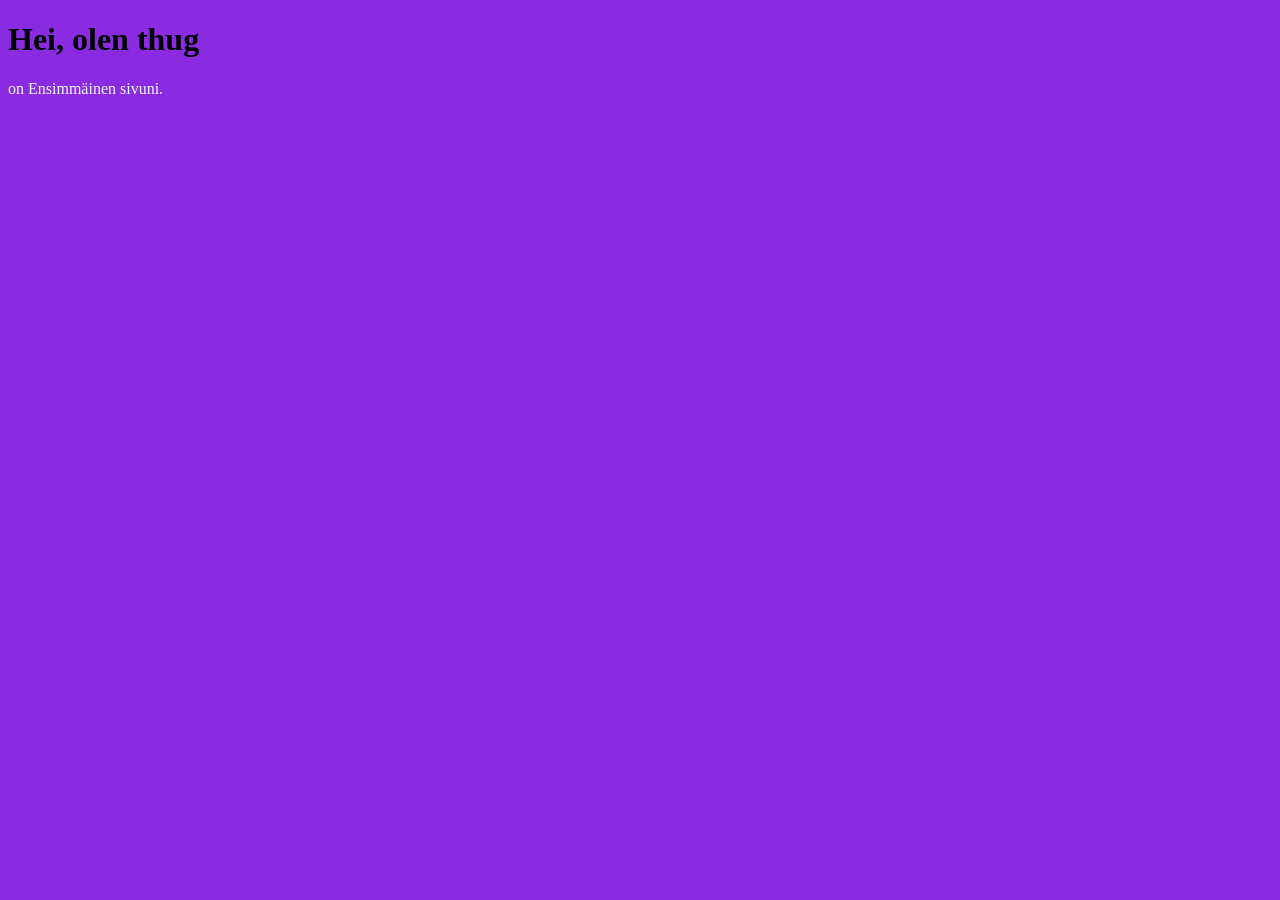
==== index.html @ cd2789d7 "init commit" ====
<!DOCTYPE html>
<html lang="fi">
<head>
    <meta charset="UTF-8">
    <title>Ensimmäinen sivuni</title>
    <link rel="stylesheet" href="style.css">
    </head>
    <body style="background-color: blueviolet;">
        
        <h1> Hei, olen thug</h1>
        <p id="lol"> on Ensimmäinen sivuni.</p>
    </body>
</html>
---- style.css ----
#lol{
    color: aliceblue;
}
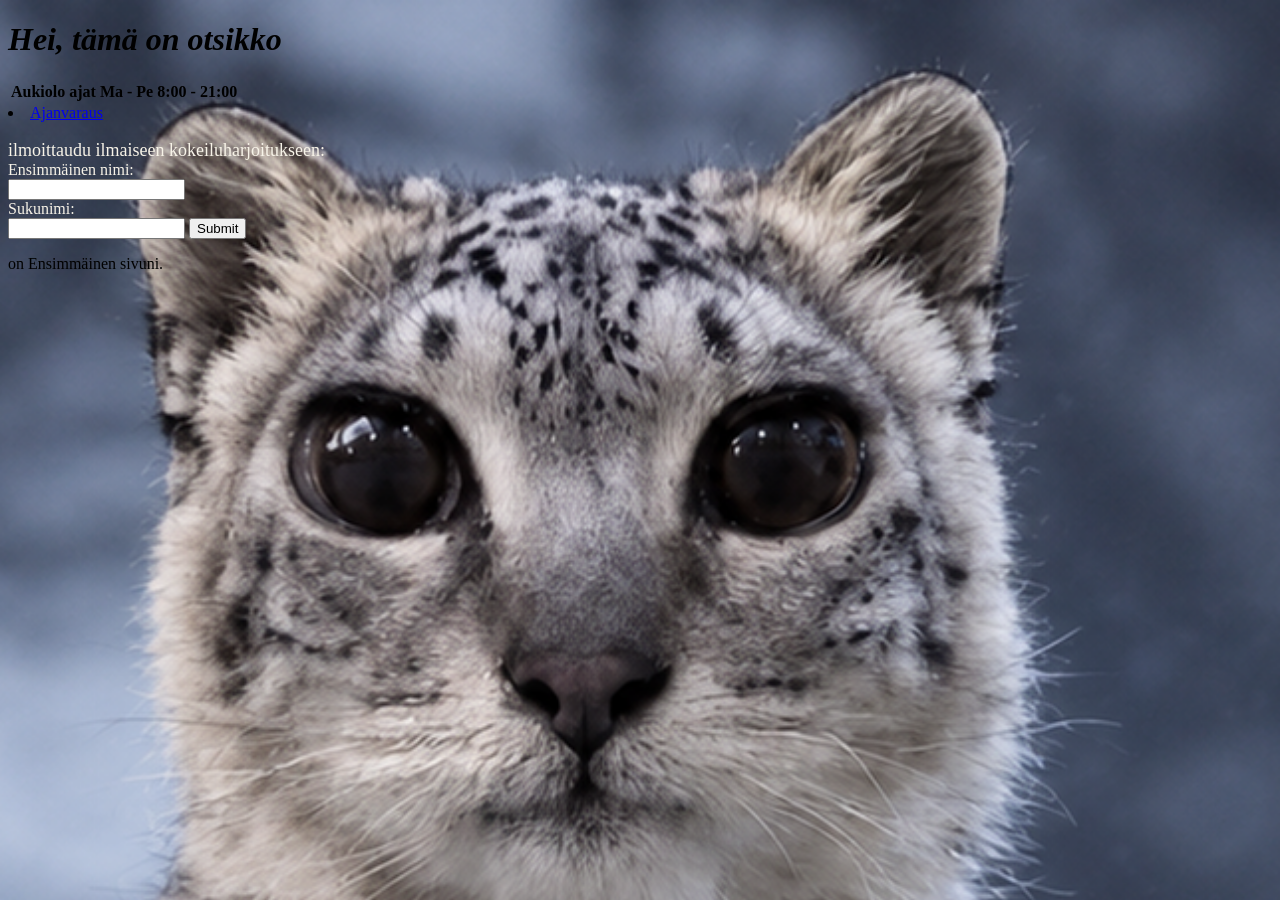
==== commit 24f546a1: "nettisivuV1" ====
--- a/index.html
+++ b/index.html
@@ -2,12 +2,36 @@
 <html lang="fi">
 <head>
     <meta charset="UTF-8">
-    <title>Ensimmäinen sivuni</title>
+    <title>Lepakot</title>
     <link rel="stylesheet" href="style.css">
     </head>
-    <body style="background-color: blueviolet;">
-        
-        <h1> Hei, olen thug</h1>
+    <body>
+        <style></style>
+        <h1> <em>Hei, tämä on otsikko</em></h1>
+        <table>
+            <tr>
+                <th><b>Aukiolo ajat</b>
+                    <th></b>Ma - Pe</b> 
+                        <th></b>8:00 - 21:00</b></th>
+                    </th>
+                </th>
+            </tr>
+            
+        </table>
+        <li>
+                <a href="https://www.youtube.com">Ajanvaraus</a>
+            </li>
+                <p id="ilmoitus">
+                    ilmoittaudu ilmaiseen kokeiluharjoitukseen:
+                </p>
+            <form>
+
+                <label for="fname">Ensimmäinen nimi:</label><br>
+                <input type="text"id ="fname" name="fname"><br>
+                <label for="lname">Sukunimi:</label><br>
+                <input type="text" id="lname" name="lname">
+                <input type="submit">
+            </form>
         <p id="lol"> on Ensimmäinen sivuni.</p>
     </body>
 </html>
--- a/style.css
+++ b/style.css
@@ -1,3 +1,22 @@
-#lol{
-    color: aliceblue;
+body{
+    background-color:#f7f3e8;
+    background-image:url('snow_leopard_1920x1080.png');
+
+    height: 100%;
+
+    background-repeat: no-repeat;
+    background-size: cover;
+    
+    
+}
+#ilmoitus{
+    font-size: large;
+    margin-bottom: 0px;
+    color: #f7f3e8;
+    font-family: "Comic Sans MS";
+}
+form label {
+color: #f7f3e8;
+font-family: "Comic Sans MS";
+
 }
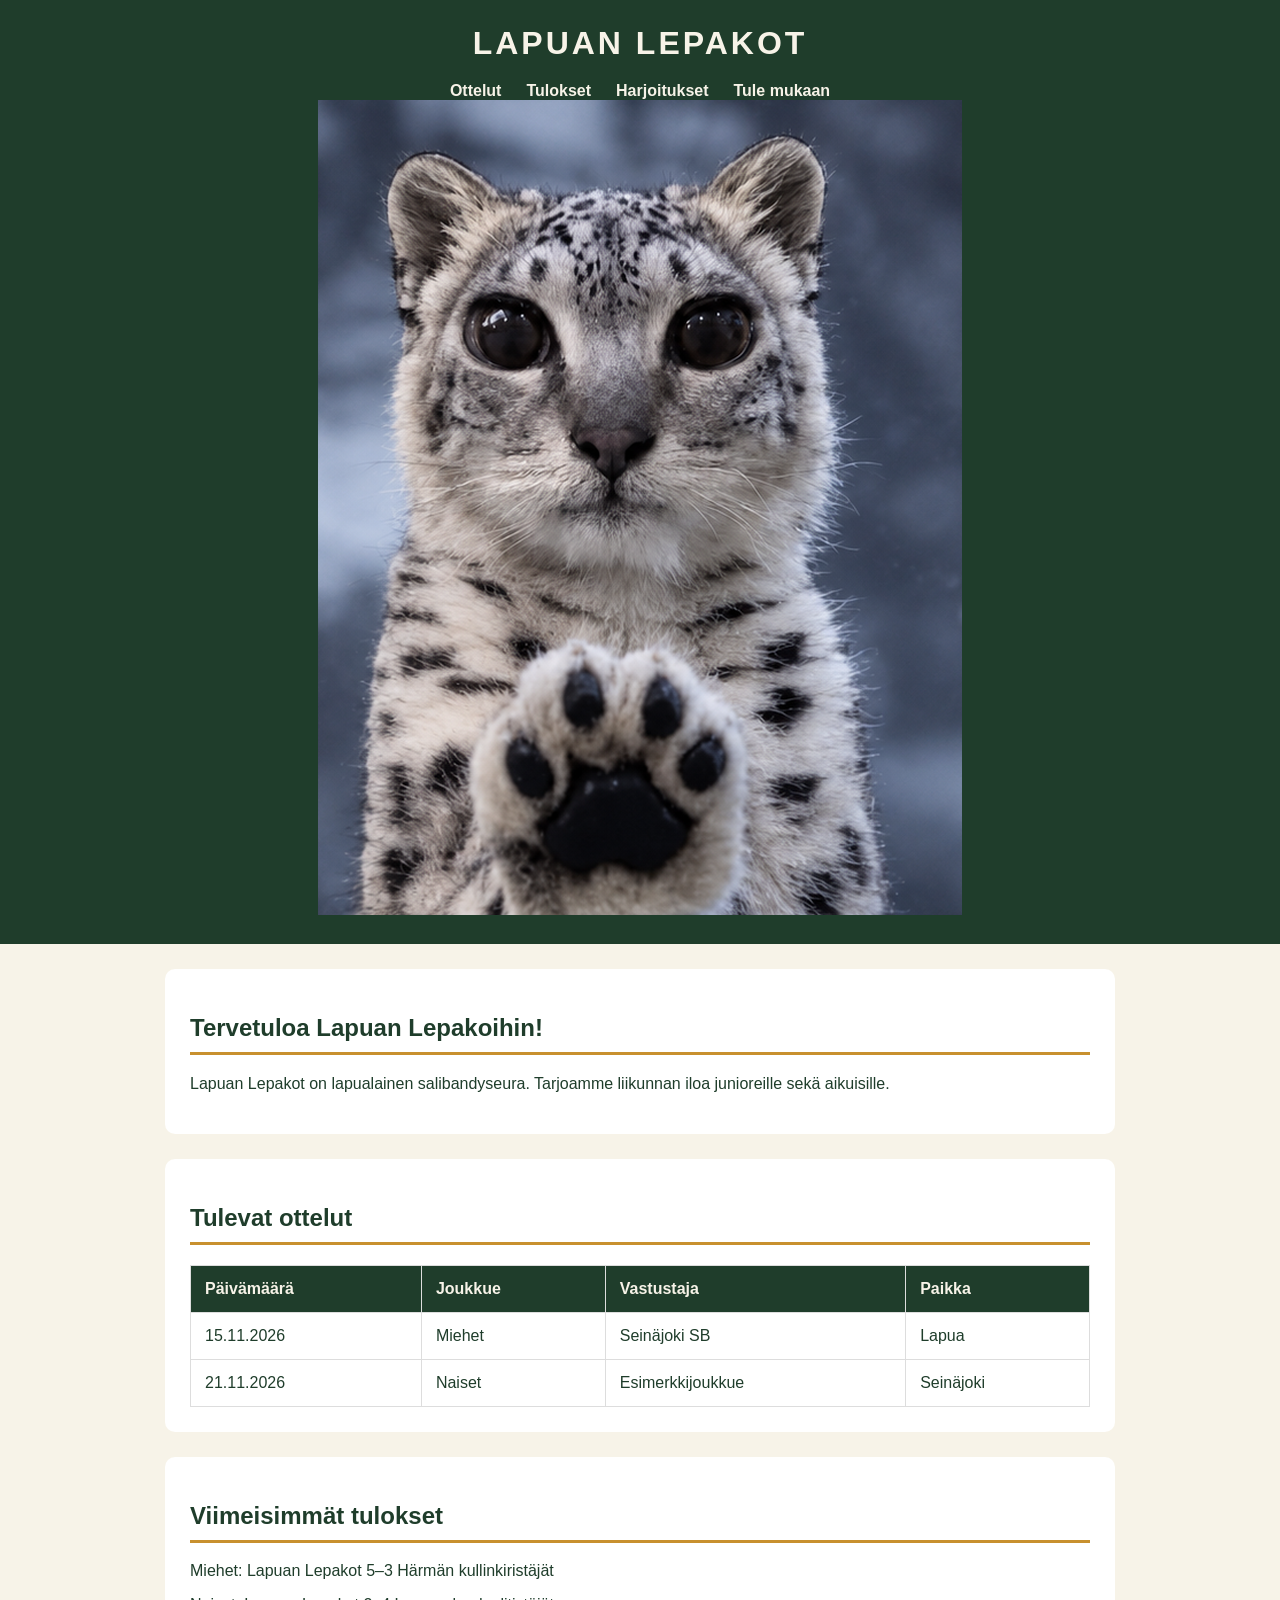
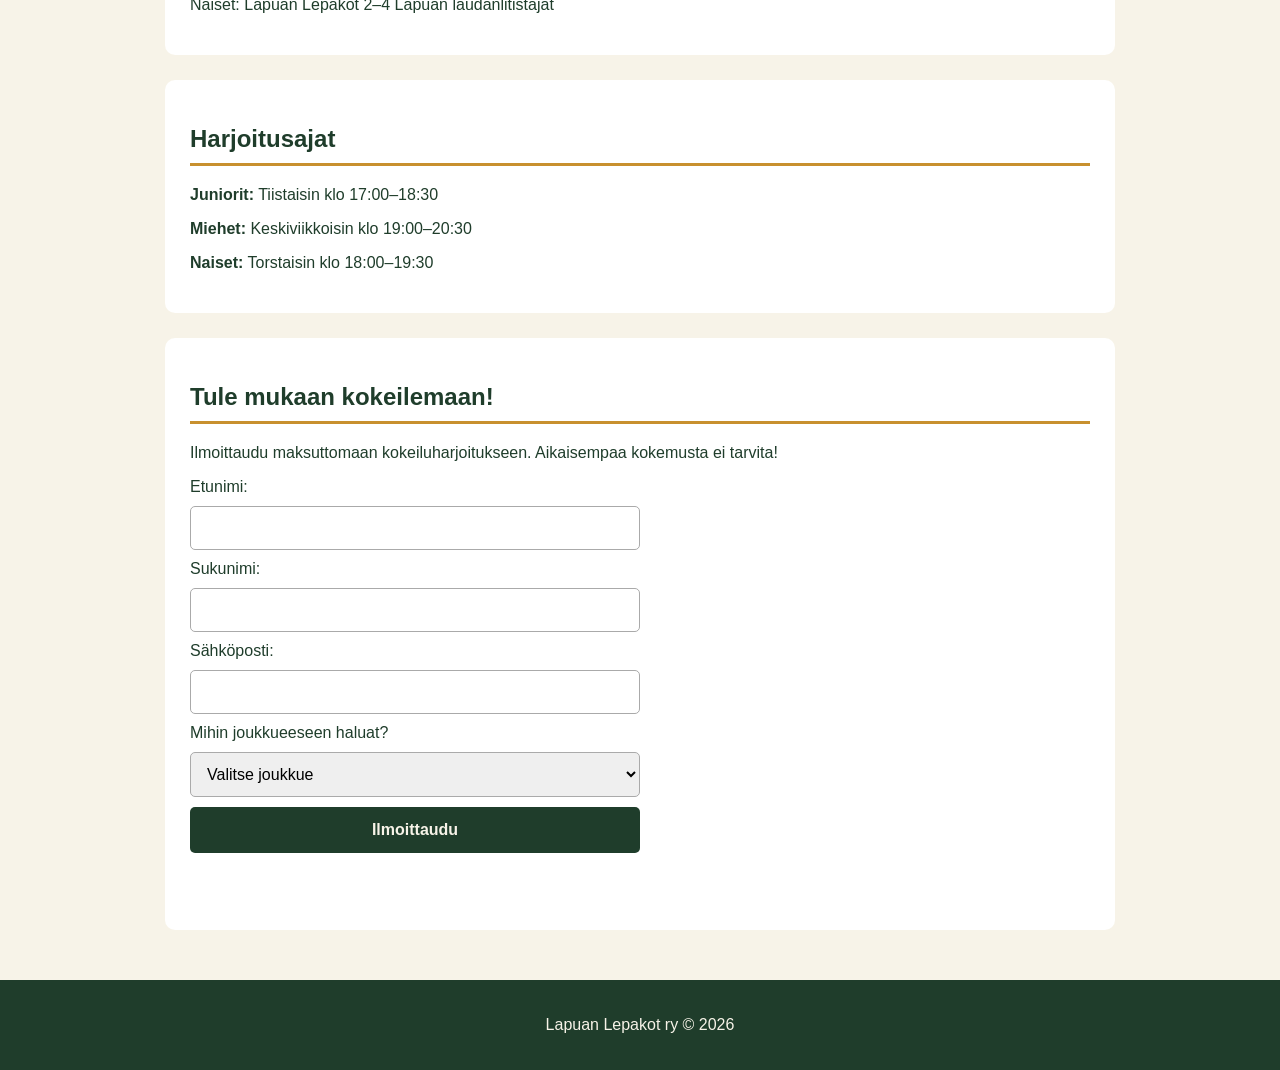
==== commit a301a875: "nettisivuV2" ====
--- a/index.html
+++ b/index.html
@@ -1,37 +1,118 @@
+
 <!DOCTYPE html>
 <html lang="fi">
 <head>
     <meta charset="UTF-8">
-    <title>Lepakot</title>
+    <meta name="viewport" content="width=device-width, initial-scale=1.0">
+    <title>Lapuan Lepakot</title>
+    <link rel="icon" type="image/x-icon" href="snow_leopard_1920x1080.png">
     <link rel="stylesheet" href="style.css">
-    </head>
-    <body>
-        <style></style>
-        <h1> <em>Hei, tämä on otsikko</em></h1>
-        <table>
-            <tr>
-                <th><b>Aukiolo ajat</b>
-                    <th></b>Ma - Pe</b> 
-                        <th></b>8:00 - 21:00</b></th>
-                    </th>
-                </th>
-            </tr>
+</head>
+
+<body>
+
+    <header>
+        <h1>LAPUAN LEPAKOT</h1>
+
+        <nav>
+            <a href="#ottelut">Ottelut</a>
+            <a href="#tulokset">Tulokset</a>
+            <a href="#harjoitukset">Harjoitukset</a>
+            <a href="#ilmoittautuminen">Tule mukaan</a>
+        </nav>
+        <div class="container">
+    <img src="snow_leopard_1920x1080.png" alt="Description" class="top-left-img">
+    </div>
+    </header>
+
+    <main>
+
+        <section id="etusivu">
+            <h2>Tervetuloa Lapuan Lepakoihin!</h2>
+            <p>
+                Lapuan Lepakot on lapualainen salibandyseura.
+                Tarjoamme liikunnan iloa junioreille sekä aikuisille.
+            </p>
+        </section>
+
+        <section id="ottelut">
+            <h2>Tulevat ottelut</h2>
+
+            <table>
+                <tr>
+                    <th>Päivämäärä</th>
+                    <th>Joukkue</th>
+                    <th>Vastustaja</th>
+                    <th>Paikka</th>
+                </tr>
+
+                <tr>
+                    <td>15.11.2026</td>
+                    <td>Miehet</td>
+                    <td>Seinäjoki SB</td>
+                    <td>Lapua</td>
+                </tr>
+
+                <tr>
+                    <td>21.11.2026</td>
+                    <td>Naiset</td>
+                    <td>Esimerkkijoukkue</td>
+                    <td>Seinäjoki</td>
+                </tr>
+            </table>
+        </section>
+        <section id="tulokset">
+            <h2>Viimeisimmät tulokset</h2>
+
+            <p>Miehet: Lapuan Lepakot 5–3 Härmän kullinkiristäjät</p>
+            <p>Naiset: Lapuan Lepakot 2–4 Lapuan laudanlitistäjät</p>
+        </section>
+        <section id="harjoitukset">
+            <h2>Harjoitusajat</h2>
+
+            <p><strong>Juniorit:</strong> Tiistaisin klo 17:00–18:30</p>
+            <p><strong>Miehet:</strong> Keskiviikkoisin klo 19:00–20:30</p>
+            <p><strong>Naiset:</strong> Torstaisin klo 18:00–19:30</p>
+        </section>
+        
+        <section id="ilmoittautuminen">
+            <h2>Tule mukaan kokeilemaan!</h2>
+
+            <p>
+                Ilmoittaudu maksuttomaan kokeiluharjoitukseen.
+                Aikaisempaa kokemusta ei tarvita!
+            </p>
             
-        </table>
-        <li>
-                <a href="https://www.youtube.com">Ajanvaraus</a>
-            </li>
-                <p id="ilmoitus">
-                    ilmoittaudu ilmaiseen kokeiluharjoitukseen:
-                </p>
-            <form>
+            <form id="ilmoittautumislomake" onsubmit="return process()">
+                
+                <label for="fname">Etunimi:</label>
+                <input type="text" id="fname" name="fname" required>
 
-                <label for="fname">Ensimmäinen nimi:</label><br>
-                <input type="text"id ="fname" name="fname"><br>
-                <label for="lname">Sukunimi:</label><br>
-                <input type="text" id="lname" name="lname">
-                <input type="submit">
+                <label for="lname">Sukunimi:</label>
+                <input type="text" id="lname" name="lname" required>
+
+                <label for="email">Sähköposti:</label>
+                <input type="email" id="email" name="email" required>
+
+                <label for="joukkue">Mihin joukkueeseen haluat?</label>
+                <select id="joukkue" name="joukkue" required>
+                    <option value="">Valitse joukkue</option>
+                    <option value="juniorit">Juniorit</option>
+                    <option value="miehet">Miehet</option>
+                    <option value="naiset">Naiset</option>
+                </select>
+
+                <button type="submit">Ilmoittaudu</button>
+                <div id="message"></div>
+                <p id="lomakeviesti"></p>
+
             </form>
-        <p id="lol"> on Ensimmäinen sivuni.</p>
-    </body>
-</html>+        </section>
+    </main>
+    <footer>
+        <p>Lapuan Lepakot ry © 2026</p>
+    </footer>
+    <script src="form.js"></script>
+
+</body>
+</html>
--- a/style.css
+++ b/style.css
@@ -1,22 +1,130 @@
-body{
-    background-color:#f7f3e8;
-    background-image:url('snow_leopard_1920x1080.png');
 
-    height: 100%;
+* {
+    box-sizing: border-box;
+}
 
-    background-repeat: no-repeat;
-    background-size: cover;
-    
-    
+body {
+    margin: 0;
+    background-color: #f7f3e8;
+    color: #1f3d2b;
+    font-family:sans-serif;
 }
-#ilmoitus{
-    font-size: large;
-    margin-bottom: 0px;
+
+header {
+    background-color: #1f3d2b;
     color: #f7f3e8;
-    font-family: "Comic Sans MS";
+    padding: 25px;
+    text-align: center;
 }
-form label {
-color: #f7f3e8;
-font-family: "Comic Sans MS";
 
-}+header h1 {
+    margin: 0 0 20px;
+    font-size: 32px;
+    letter-spacing: 3px;
+}
+.container {
+  position: relative;
+  width: 100%;
+}
+
+.top-right-img {
+  position: absolute;
+  top: 10px;
+  left: 10px; 
+  width: 150px; 
+}
+
+nav {
+    display: flex;
+    justify-content: center;
+    gap: 25px;
+    flex-wrap: wrap;
+}
+
+nav a {
+    color: #f7f3e8;
+    text-decoration: none;
+    font-weight: bold;
+}
+
+nav a:hover {
+    color: #c8902e;
+}
+
+
+main {
+    max-width: 1000px;
+    margin: auto;
+    padding: 25px;
+}
+
+section {
+    background-color: white;
+    padding: 25px;
+    margin-bottom: 25px;
+    border-radius: 10px;
+}
+
+section h2 {
+    color: #1f3d2b;
+    border-bottom: 3px solid #c8902e;
+    padding-bottom: 10px;
+}
+
+table {
+    width: 100%;
+    border-collapse: collapse;
+}
+
+th {
+    background-color: #1f3d2b;
+    color: #f7f3e8;
+}
+
+td, th {
+    padding: 14px;
+    text-align: left;
+    border: 1px solid #ddd;
+}
+
+/* Lomake */
+
+form {
+    display: flex;
+    flex-direction: column;
+    gap: 10px;
+    max-width: 450px;
+}
+
+form input, form select {
+    padding: 12px;
+    border: 1px solid #aaa;
+    border-radius: 5px;
+    font-size: 16px;
+}
+
+form button {
+    background-color: #1f3d2b;
+    color: #f7f3e8;
+    padding: 14px;
+    border: none;
+    border-radius: 5px;
+    font-size: 16px;
+    font-weight: bold;
+    cursor: pointer;
+}
+
+form button:hover {
+    background-color: #c8902e;
+    color: #1f3d2b;
+}
+
+/* Alatunniste */
+
+footer {
+    background-color: #1f3d2b;
+    color: #f7f3e8;
+    text-align: center;
+    padding: 20px;
+}
+
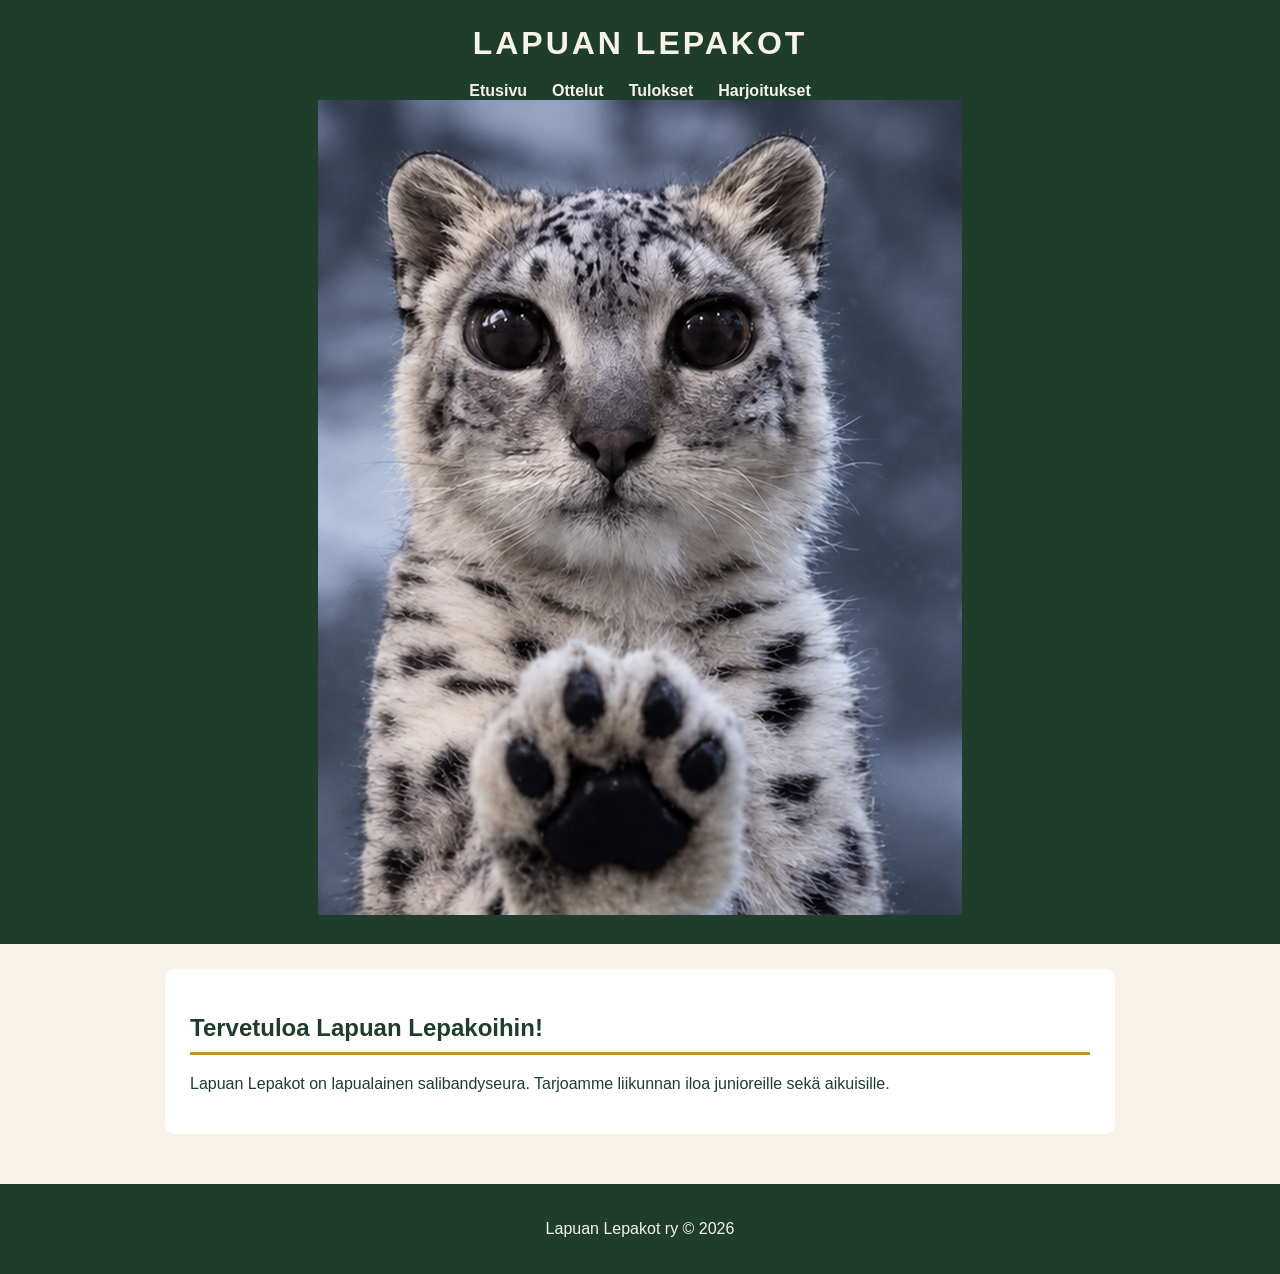
==== commit f680e3f1: "nettisivuE1" ====
--- a/index.html
+++ b/index.html
@@ -14,12 +14,13 @@
     <header>
         <h1>LAPUAN LEPAKOT</h1>
 
-        <nav>
-            <a href="#ottelut">Ottelut</a>
-            <a href="#tulokset">Tulokset</a>
-            <a href="#harjoitukset">Harjoitukset</a>
-            <a href="#ilmoittautuminen">Tule mukaan</a>
-        </nav>
+<nav>
+    <a href="index.html">Etusivu</a>
+    <a href="ottelut.html">Ottelut</a>
+    <a href="tulokset.html">Tulokset</a>
+    <a href="harjoitus.html">Harjoitukset</a>
+</nav>
+
         <div class="container">
     <img src="snow_leopard_1920x1080.png" alt="Description" class="top-left-img">
     </div>
@@ -35,79 +36,8 @@
             </p>
         </section>
 
-        <section id="ottelut">
-            <h2>Tulevat ottelut</h2>
 
-            <table>
-                <tr>
-                    <th>Päivämäärä</th>
-                    <th>Joukkue</th>
-                    <th>Vastustaja</th>
-                    <th>Paikka</th>
-                </tr>
-
-                <tr>
-                    <td>15.11.2026</td>
-                    <td>Miehet</td>
-                    <td>Seinäjoki SB</td>
-                    <td>Lapua</td>
-                </tr>
-
-                <tr>
-                    <td>21.11.2026</td>
-                    <td>Naiset</td>
-                    <td>Esimerkkijoukkue</td>
-                    <td>Seinäjoki</td>
-                </tr>
-            </table>
-        </section>
-        <section id="tulokset">
-            <h2>Viimeisimmät tulokset</h2>
-
-            <p>Miehet: Lapuan Lepakot 5–3 Härmän kullinkiristäjät</p>
-            <p>Naiset: Lapuan Lepakot 2–4 Lapuan laudanlitistäjät</p>
-        </section>
-        <section id="harjoitukset">
-            <h2>Harjoitusajat</h2>
-
-            <p><strong>Juniorit:</strong> Tiistaisin klo 17:00–18:30</p>
-            <p><strong>Miehet:</strong> Keskiviikkoisin klo 19:00–20:30</p>
-            <p><strong>Naiset:</strong> Torstaisin klo 18:00–19:30</p>
-        </section>
         
-        <section id="ilmoittautuminen">
-            <h2>Tule mukaan kokeilemaan!</h2>
-
-            <p>
-                Ilmoittaudu maksuttomaan kokeiluharjoitukseen.
-                Aikaisempaa kokemusta ei tarvita!
-            </p>
-            
-            <form id="ilmoittautumislomake" onsubmit="return process()">
-                
-                <label for="fname">Etunimi:</label>
-                <input type="text" id="fname" name="fname" required>
-
-                <label for="lname">Sukunimi:</label>
-                <input type="text" id="lname" name="lname" required>
-
-                <label for="email">Sähköposti:</label>
-                <input type="email" id="email" name="email" required>
-
-                <label for="joukkue">Mihin joukkueeseen haluat?</label>
-                <select id="joukkue" name="joukkue" required>
-                    <option value="">Valitse joukkue</option>
-                    <option value="juniorit">Juniorit</option>
-                    <option value="miehet">Miehet</option>
-                    <option value="naiset">Naiset</option>
-                </select>
-
-                <button type="submit">Ilmoittaudu</button>
-                <div id="message"></div>
-                <p id="lomakeviesti"></p>
-
-            </form>
-        </section>
     </main>
     <footer>
         <p>Lapuan Lepakot ry © 2026</p>
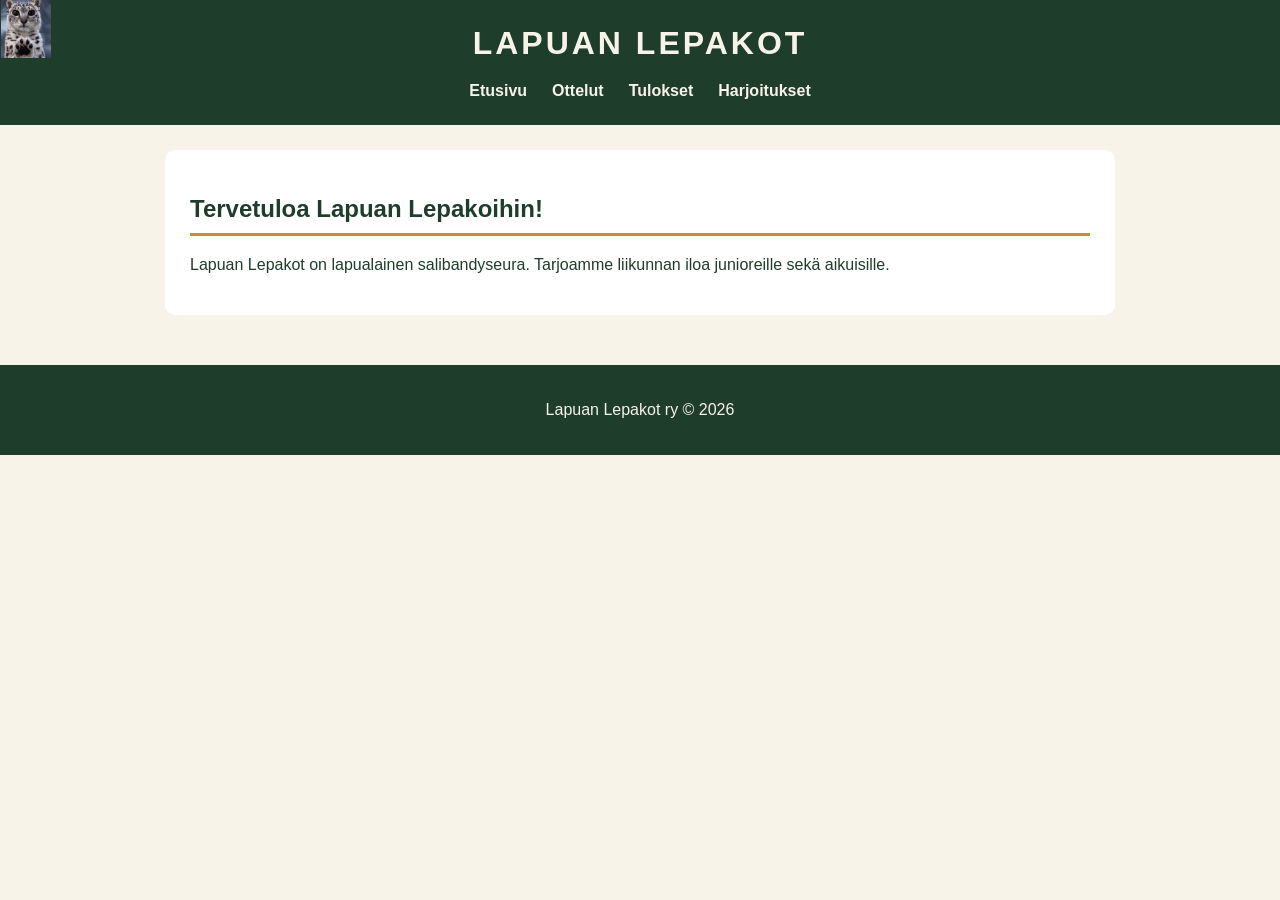
==== commit 6d3d4cb2: "muutoksia navigointiin" ====
--- a/index.html
+++ b/index.html
@@ -21,10 +21,11 @@
     <a href="harjoitus.html">Harjoitukset</a>
 </nav>
 
-        <div class="container">
+       
+    </header>
+     <div class="container">
     <img src="snow_leopard_1920x1080.png" alt="Description" class="top-left-img">
     </div>
-    </header>
 
     <main>
 
--- a/style.css
+++ b/style.css
@@ -27,11 +27,11 @@
   width: 100%;
 }
 
-.top-right-img {
+.top-left-img {
   position: absolute;
-  top: 10px;
-  left: 10px; 
-  width: 150px; 
+  top: -130px;
+  left: 1px; 
+  width: 50px; 
 }
 
 nav {
@@ -87,8 +87,6 @@
     border: 1px solid #ddd;
 }
 
-/* Lomake */
-
 form {
     display: flex;
     flex-direction: column;
@@ -118,9 +116,6 @@
     background-color: #c8902e;
     color: #1f3d2b;
 }
-
-/* Alatunniste */
-
 footer {
     background-color: #1f3d2b;
     color: #f7f3e8;
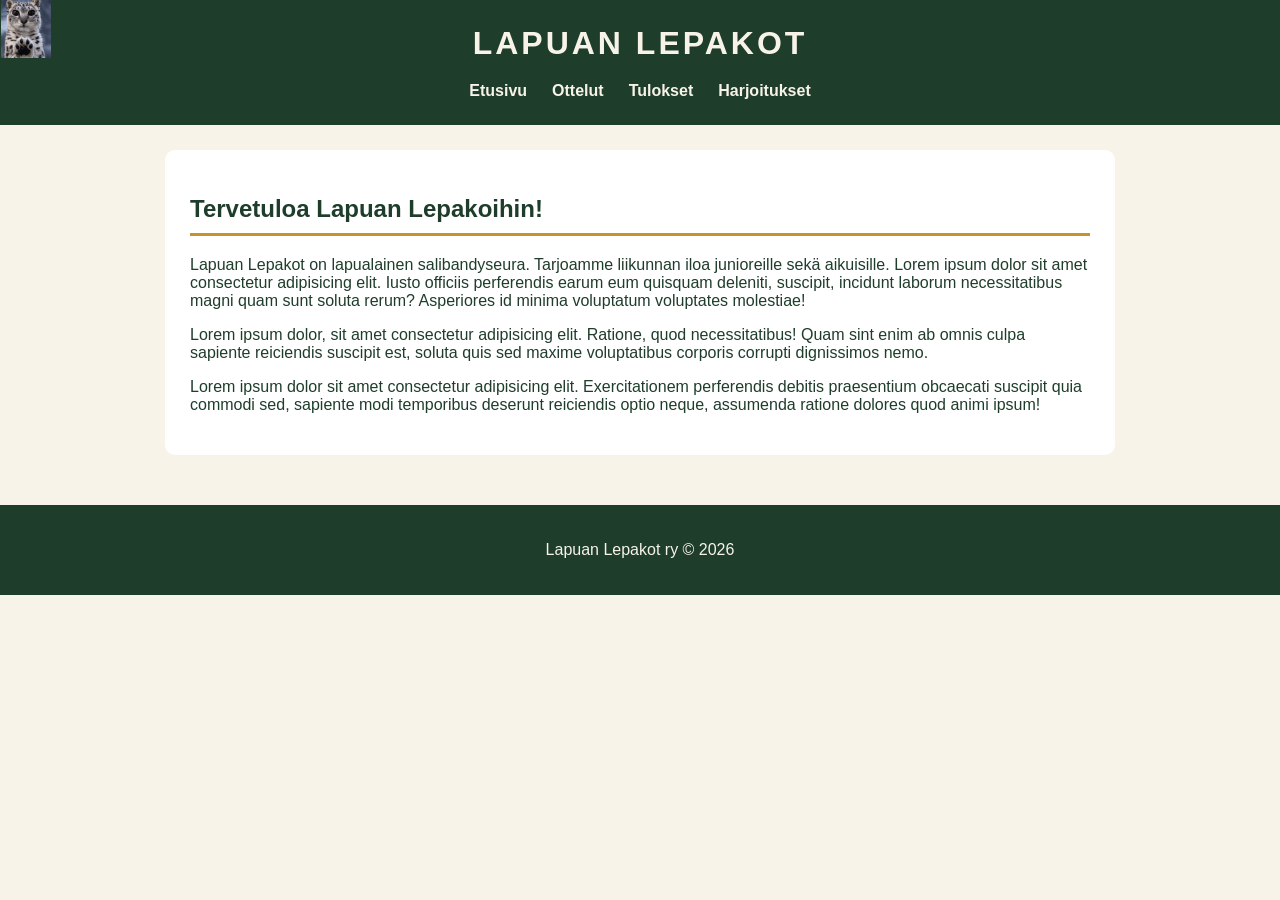
==== commit bcd1f368: "lisäsin listaa" ====
--- a/index.html
+++ b/index.html
@@ -12,13 +12,14 @@
 <body>
 
     <header>
-        <h1>LAPUAN LEPAKOT</h1>
+        
+        <h1><a id="ensimmainen" href="index.html">LAPUAN LEPAKOT</a></h1>
 
 <nav>
     <a href="index.html">Etusivu</a>
-    <a href="ottelut.html">Ottelut</a>
-    <a href="tulokset.html">Tulokset</a>
-    <a href="harjoitus.html">Harjoitukset</a>
+    <a href="contact.html">Ottelut</a>
+    <a href="about.html">Tulokset</a>
+    <a href="listing.html">Harjoitukset</a>
 </nav>
 
        
@@ -34,7 +35,14 @@
             <p>
                 Lapuan Lepakot on lapualainen salibandyseura.
                 Tarjoamme liikunnan iloa junioreille sekä aikuisille.
+                Lorem ipsum dolor sit amet consectetur adipisicing elit. Iusto officiis perferendis earum eum quisquam deleniti, suscipit, incidunt laborum necessitatibus magni quam sunt soluta rerum? Asperiores id minima voluptatum voluptates molestiae!
+
+
+                <p>Lorem ipsum dolor, sit amet consectetur adipisicing elit. Ratione, quod necessitatibus! Quam sint enim ab omnis culpa sapiente reiciendis suscipit est, soluta quis sed maxime voluptatibus corporis corrupti dignissimos nemo.</p>
+                
+                <p>Lorem ipsum dolor sit amet consectetur adipisicing elit. Exercitationem perferendis debitis praesentium obcaecati suscipit quia commodi sed, sapiente modi temporibus deserunt reiciendis optio neque, assumenda ratione dolores quod animi ipsum!</p>
             </p>
+            
         </section>
 
 
--- a/style.css
+++ b/style.css
@@ -9,7 +9,14 @@
     color: #1f3d2b;
     font-family:sans-serif;
 }
-
+#ensimmainen {
+    text-decoration: none;
+    color: #f7f3e8;
+    
+}
+#ensimmainen:hover{
+    color: #c8902e;
+}
 header {
     background-color: #1f3d2b;
     color: #f7f3e8;
@@ -37,7 +44,7 @@
 nav {
     display: flex;
     justify-content: center;
-    gap: 25px;
+    column-gap: 25px;
     flex-wrap: wrap;
 }
 
